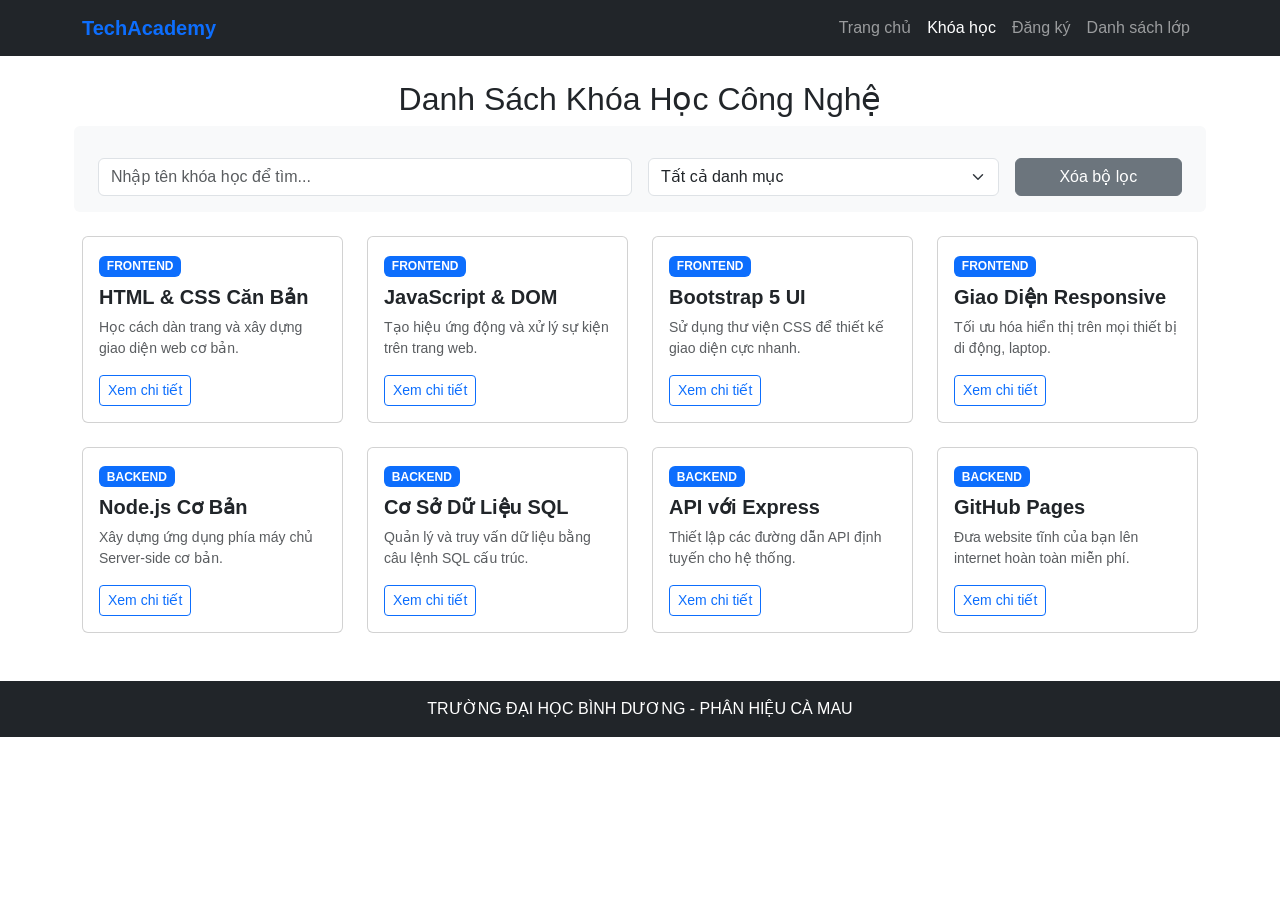
==== courses.html @ 5824688f "degiuaky" ====
<!DOCTYPE html>
<html lang="vi">
<head>
    <meta charset="UTF-8">
    <title>TechAcademy - Khóa Học</title>
    <link href="https://cdn.jsdelivr.net/npm/bootstrap@5.3.0/dist/css/bootstrap.min.css" rel="stylesheet">
    <link rel="stylesheet" href="assets/css/style.css">
</head>
<body>

    <nav class="navbar navbar-expand-lg navbar-dark bg-dark">
        <div class="container">
            <a class="navbar-brand fw-bold text-primary" href="index.html">TechAcademy</a>
            <div class="navbar-nav ms-auto">
                <a class="nav-item nav-link" href="index.html">Trang chủ</a>
                <a class="nav-item nav-link active" href="courses.html">Khóa học</a>
                <a class="nav-item nav-link" href="register.html">Đăng ký</a>
                <a class="nav-item nav-link" href="registrations.html">Danh sách lớp</a>
            </div>
        </div>
    </nav>

    <div class="container my-4">
        <h2 class="text-center mb-4">Danh Sách Khóa Học Công Nghệ</h2>

        <!-- Bộ lọc Tìm kiếm và Lọc Danh mục -->
        <div class="row g-3 mb-4 bg-light p-3 rounded">
            <div class="col-md-6">
                <input type="text" id="searchBox" class="form-control" placeholder="Nhập tên khóa học để tìm...">
            </div>
            <div class="col-md-4">
                <select id="categorySelect" class="form-select">
                    <option value="all">Tất cả danh mục</option>
                    <option value="frontend">Frontend</option>
                    <option value="backend">Backend</option>
                </select>
            </div>
            <div class="col-md-2">
                <button id="btnReset" class="btn btn-secondary w-100">Xóa bộ lọc</button>
            </div>
        </div>

        <!-- Vùng trống để mảng JavaScript tự động tạo 8 card khóa học ở đây -->
        <div class="row g-4" id="courseList"></div>
    </div>

    <!-- Bootstrap Modal tĩnh dùng chung để xem chi tiết -->
    <div class="modal fade" id="detailModal" tabindex="-1">
        <div class="modal-dialog">
            <div class="modal-content">
                <div class="modal-header">
                    <h5 class="modal-title fw-bold" id="modalTitle">Tên khóa học</h5>
                    <button type="button" class="btn-close" data-bs-dismiss="modal"></button>
                </div>
                <div class="modal-body">
                    <p id="modalBody">Nội dung chi tiết...</p>
                </div>
                <div class="modal-footer">
                    <button type="button" class="btn btn-secondary" data-bs-dismiss="modal">Đóng</button>
                    <a href="register.html" class="btn btn-primary">Đăng ký học</a>
                </div>
            </div>
        </div>
    </div>

    <footer class="bg-dark text-white text-center py-3 mt-5">
        <p class="mb-0">TRƯỜNG ĐẠI HỌC BÌNH DƯƠNG - PHÂN HIỆU CÀ MAU</p>
    </footer>

    <script src="https://cdn.jsdelivr.net/npm/bootstrap@5.3.0/dist/js/bootstrap.bundle.min.js"></script>
    <!-- Nhúng file chứa mảng dữ liệu trước, file xử lý main sau -->
    <script src="assets/js/data.js"></script>
    <script src="assets/js/main.js"></script>
</body>
</html>
---- assets/css/style.css ----
/* assets/css/style.css */
body {
    font-family: Arial, sans-serif;
}

/* Hiệu ứng khi di chuột vào thẻ khóa học */
.course-card {
    transition: transform 0.2s;
}
.course-card:hover {
    transform: scale(1.03);
    box-shadow: 0 4px 15px rgba(0,0,0,0.1);
}

/* Màu cho thông báo lỗi dưới ô nhập liệu */
.error-text {
    color: red;
    font-size: 13px;
    display: block;
    margin-top: 5px;
}
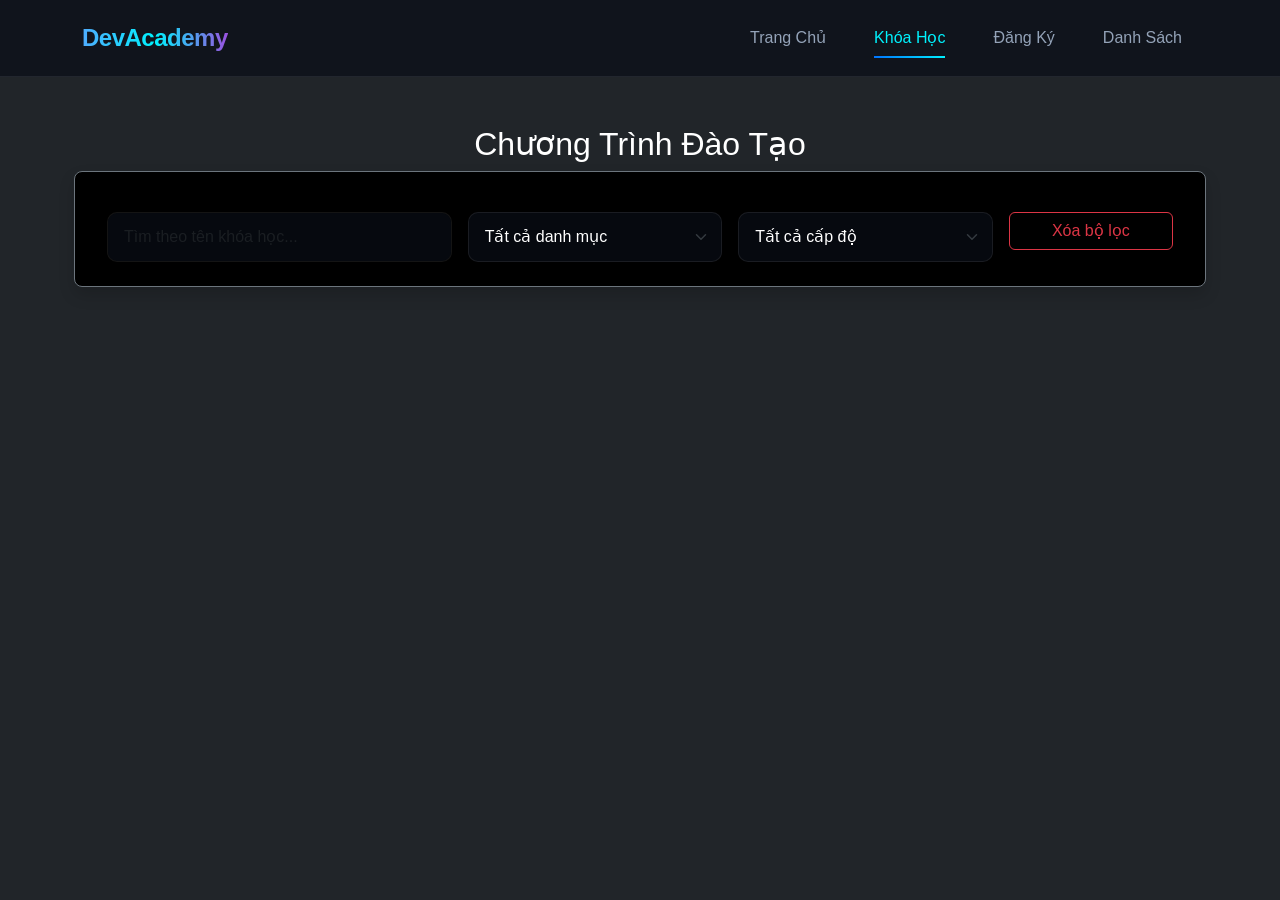
==== commit e815edcf: "updatecode" ====
--- a/courses.html
+++ b/courses.html
@@ -2,74 +2,80 @@
 <html lang="vi">
 <head>
     <meta charset="UTF-8">
-    <title>TechAcademy - Khóa Học</title>
+    <meta name="viewport" content="width=device-width, initial-scale=1.0">
+    <title>Danh Sách Khóa Học - DevAcademy</title>
     <link href="https://cdn.jsdelivr.net/npm/bootstrap@5.3.0/dist/css/bootstrap.min.css" rel="stylesheet">
     <link rel="stylesheet" href="assets/css/style.css">
 </head>
-<body>
-
-    <nav class="navbar navbar-expand-lg navbar-dark bg-dark">
+<body class="bg-dark text-white">
+    <nav class="navbar navbar-expand-lg navbar-dark bg-dark sticky-top border-b">
         <div class="container">
-            <a class="navbar-brand fw-bold text-primary" href="index.html">TechAcademy</a>
-            <div class="navbar-nav ms-auto">
-                <a class="nav-item nav-link" href="index.html">Trang chủ</a>
-                <a class="nav-item nav-link active" href="courses.html">Khóa học</a>
-                <a class="nav-item nav-link" href="register.html">Đăng ký</a>
-                <a class="nav-item nav-link" href="registrations.html">Danh sách lớp</a>
+            <a class="navbar-brand text-gradient" href="index.html">DevAcademy</a>
+            <div class="navbar-nav ms-auto d-flex flex-row gap-3">
+                <a class="nav-link" href="index.html">Trang Chủ</a>
+                <a class="nav-link active" href="courses.html">Khóa Học</a>
+                <a class="nav-link" href="register.html">Đăng Ký</a>
+                <a class="nav-link" href="registrations.html">Danh Sách</a>
             </div>
         </div>
     </nav>
 
-    <div class="container my-4">
-        <h2 class="text-center mb-4">Danh Sách Khóa Học Công Nghệ</h2>
-
-        <!-- Bộ lọc Tìm kiếm và Lọc Danh mục -->
-        <div class="row g-3 mb-4 bg-light p-3 rounded">
-            <div class="col-md-6">
-                <input type="text" id="searchBox" class="form-control" placeholder="Nhập tên khóa học để tìm...">
+    <div class="container my-5">
+        <h2 class="mb-4 text-center">Chương Trình Đào Tạo</h2>
+        <div class="row g-3 bg-black p-4 rounded-3 border border-secondary shadow">
+            <div class="col-md-4">
+                <input type="text" id="searchName" class="form-control bg-dark text-white border-secondary" placeholder="Tìm theo tên khóa học...">
             </div>
-            <div class="col-md-4">
-                <select id="categorySelect" class="form-select">
-                    <option value="all">Tất cả danh mục</option>
-                    <option value="frontend">Frontend</option>
-                    <option value="backend">Backend</option>
+            <div class="col-md-3">
+                <select id="filterCategory" class="form-select bg-dark text-white border-secondary">
+                    <option value="">Tất cả danh mục</option>
+                    <option value="Frontend">Frontend</option>
+                    <option value="Backend">Backend</option>
+                    <option value="Fullstack">Fullstack</option>
+                    <option value="Mobile App">Mobile App</option>
+                </select>
+            </div>
+            <div class="col-md-3">
+                <select id="filterLevel" class="form-select bg-dark text-white border-secondary">
+                    <option value="">Tất cả cấp độ</option>
+                    <option value="Beginner">Beginner</option>
+                    <option value="Intermediate">Intermediate</option>
+                    <option value="Advanced">Advanced</option>
                 </select>
             </div>
             <div class="col-md-2">
-                <button id="btnReset" class="btn btn-secondary w-100">Xóa bộ lọc</button>
+                <button id="btnReset" class="btn btn-outline-danger w-100">Xóa bộ lọc</button>
             </div>
         </div>
 
-        <!-- Vùng trống để mảng JavaScript tự động tạo 8 card khóa học ở đây -->
-        <div class="row g-4" id="courseList"></div>
+        <div class="row row-cols-1 row-cols-md-3 g-4 mt-4" id="courseContainer"></div>
     </div>
 
-    <!-- Bootstrap Modal tĩnh dùng chung để xem chi tiết -->
-    <div class="modal fade" id="detailModal" tabindex="-1">
-        <div class="modal-dialog">
+    <div class="modal fade" id="courseDetailModal" tabindex="-1" aria-hidden="true">
+        <div class="modal-dialog modal-dialog-centered text-dark">
             <div class="modal-content">
                 <div class="modal-header">
                     <h5 class="modal-title fw-bold" id="modalTitle">Tên khóa học</h5>
-                    <button type="button" class="btn-close" data-bs-dismiss="modal"></button>
+                    <button type="button" class="btn-close" data-bs-dismiss="modal" aria-label="Close"></button>
                 </div>
                 <div class="modal-body">
-                    <p id="modalBody">Nội dung chi tiết...</p>
+                    <img id="modalImage" src="" class="img-fluid rounded mb-3 w-100 object-fit-cover" style="height: 200px;" alt="">
+                    <p><strong>Danh mục:</strong> <span id="modalCategory" class="badge bg-primary"></span></p>
+                    <p><strong>Cấp độ:</strong> <span id="modalLevel" class="badge bg-info"></span></p>
+                    <p><strong>Khai giảng:</strong> <span id="modalDate"></span></p>
+                    <p><strong>Chi tiết môn học:</strong></p>
+                    <p id="modalDetailText" class="text-muted"></p>
                 </div>
                 <div class="modal-footer">
                     <button type="button" class="btn btn-secondary" data-bs-dismiss="modal">Đóng</button>
-                    <a href="register.html" class="btn btn-primary">Đăng ký học</a>
+                    <a id="modalRegLink" href="register.html" class="btn btn-success">Đăng Ký Học Ngay</a>
                 </div>
             </div>
         </div>
     </div>
 
-    <footer class="bg-dark text-white text-center py-3 mt-5">
-        <p class="mb-0">TRƯỜNG ĐẠI HỌC BÌNH DƯƠNG - PHÂN HIỆU CÀ MAU</p>
-    </footer>
-
-    <script src="https://cdn.jsdelivr.net/npm/bootstrap@5.3.0/dist/js/bootstrap.bundle.min.js"></script>
-    <!-- Nhúng file chứa mảng dữ liệu trước, file xử lý main sau -->
     <script src="assets/js/data.js"></script>
     <script src="assets/js/main.js"></script>
+    <script src="https://cdn.jsdelivr.net/npm/bootstrap@5.3.0/dist/js/bootstrap.bundle.min.js"></script>
 </body>
 </html>
--- a/assets/css/style.css
+++ b/assets/css/style.css
@@ -1,21 +1,266 @@
-/* assets/css/style.css */
+
+:root {
+    --bg-main: #0B0F19;        
+    --text-primary: #FFFFFF;    
+    --text-secondary: #94A3B8;  
+    --neon-cyan: #00F2FE;       
+    --neon-purple: #9B51E0;     
+    --gradient-primary: linear-gradient(135deg, #0072FF 0%, #00F2FE 100%);
+    --gradient-neon: linear-gradient(90deg, #4FACFE 0%, #00F2FE 50%, #9B51E0 100%);
+    --border-color: rgba(255, 255, 255, 0.08);
+}
+
+* {
+    box-sizing: border-box;
+    transition: all 0.25s ease-in-out;
+}
+
 body {
-    font-family: Arial, sans-serif;
-}
-
-/* Hiệu ứng khi di chuột vào thẻ khóa học */
+    font-family: 'Inter', -apple-system, BlinkMacSystemFont, 'Segoe UI', Roboto, sans-serif;
+    background-color: var(--bg-main);
+    color: var(--text-primary);
+    overflow-x: hidden;
+}
+
+.text-gradient {
+    background: var(--gradient-neon);
+    -webkit-background-clip: text;
+    -webkit-text-fill-color: transparent;
+    font-weight: 800;
+    letter-spacing: -0.5px;
+}
+
+.navbar {
+    background: rgba(11, 15, 25, 0.75) !important;
+    backdrop-filter: blur(12px); 
+    -webkit-backdrop-filter: blur(12px);
+    border-bottom: 1px solid var(--border-color);
+    padding: 15px 0;
+}
+
+.navbar-brand {
+    font-size: 1.5rem;
+}
+
+.navbar-nav .nav-link {
+    color: var(--text-secondary) !important;
+    font-weight: 500;
+    padding: 8px 16px !important;
+    position: relative;
+}
+
+.navbar-nav .nav-link:hover, 
+.navbar-nav .nav-link.active {
+    color: var(--neon-cyan) !important;
+}
+
+
+.navbar-nav .nav-link::after {
+    content: '';
+    position: absolute;
+    width: 0;
+    height: 2px;
+    bottom: 0;
+    left: 16px;
+    background: var(--gradient-primary);
+    transition: width 0.3s ease;
+}
+
+.navbar-nav .nav-link:hover::after,
+.navbar-nav .nav-link.active::after {
+    width: calc(100% - 32px);
+}
+
+
+.hero-section {
+    
+    background: linear-gradient(135deg, rgba(11, 15, 25, 0.9) 30%, rgba(6, 9, 19, 0.95) 100%),
+                url('https://images.unsplash.com/photo-1550751827-4bd374c3f58b?q=80&w=1920&auto=format&fit=crop'); 
+    background-size: cover;
+    background-position: center;
+    background-repeat: no-repeat;
+    min-height: 65vh;
+    display: flex;
+    align-items: center;
+    position: relative;
+    border-bottom: 1px solid var(--border-color);
+}
+
+.btn-cyan {
+    background: var(--gradient-primary);
+    color: #000000 !important;
+    font-weight: 600;
+    border: none;
+    border-radius: 8px;
+    padding: 12px 28px;
+    box-shadow: 0 4px 14px rgba(0, 242, 254, 0.3);
+}
+
+.btn-cyan:hover {
+    transform: translateY(-2px);
+    box-shadow: 0 6px 20px rgba(0, 242, 254, 0.6);
+}
+
+.btn-outline-light {
+    border: 1px solid rgba(255, 255, 255, 0.2);
+    border-radius: 8px;
+    padding: 12px 28px;
+}
+
+.btn-outline-light:hover {
+    background: rgba(255, 255, 255, 0.05);
+    border-color: #ffffff;
+    transform: translateY(-2px);
+}
+
 .course-card {
-    transition: transform 0.2s;
-}
+    background: var(--bg-card) !important;
+    border: 1px solid var(--border-color) !important;
+    border-radius: 16px !important;
+    overflow: hidden;
+    box-shadow: 0 10px 30px rgba(0, 0, 0, 0.2);
+}
+
 .course-card:hover {
-    transform: scale(1.03);
-    box-shadow: 0 4px 15px rgba(0,0,0,0.1);
-}
-
-/* Màu cho thông báo lỗi dưới ô nhập liệu */
-.error-text {
-    color: red;
-    font-size: 13px;
-    display: block;
-    margin-top: 5px;
-}+    transform: translateY(-8px) scale(1.01);
+    border-color: rgba(0, 242, 254, 0.4) !important;
+    box-shadow: 0 15px 35px rgba(0, 242, 254, 0.15);
+}
+
+
+.card-img-container {
+    overflow: hidden;
+    position: relative;
+}
+
+.course-card .card-img-top {
+    transition: transform 0.5s ease;
+}
+
+.course-card:hover .card-img-top {
+    transform: scale(1.08);
+}
+
+.badge {
+    padding: 6px 12px;
+    font-weight: 600;
+    border-radius: 6px;
+}
+
+.bg-primary {
+    background-color: rgba(0, 114, 255, 0.2) !important;
+    color: #38BDF8 !important;
+    border: 1px solid rgba(0, 114, 255, 0.3);
+}
+
+.bg-info {
+    background-color: rgba(155, 81, 224, 0.2) !important;
+    color: #C084FC !important;
+    border: 1px solid rgba(155, 81, 224, 0.3);
+}
+
+.card-title {
+    color: #FFFFFF;
+    font-size: 1.2rem;
+    line-height: 1.4;
+}
+
+.card-text {
+    color: var(--text-secondary) !important;
+}
+
+
+.card.bg-black {
+    background-color: var(--bg-card) !important;
+    border: 1px solid var(--border-color) !important;
+    border-radius: 20px;
+    box-shadow: 0 20px 40px rgba(0, 0, 0, 0.4);
+}
+
+.form-control, .form-select {
+    background-color: rgba(11, 15, 25, 0.6) !important;
+    border: 1px solid var(--border-color) !important;
+    color: #FFFFFF !important;
+    padding: 12px 16px;
+    border-radius: 10px;
+}
+
+.form-control:focus, .form-select:focus {
+    border-color: var(--neon-cyan) !important;
+    box-shadow: 0 0 10px rgba(0, 242, 254, 0.25) !important;
+    outline: none;
+}
+
+.form-label {
+    font-weight: 500;
+    color: #E2E8F0;
+    margin-bottom: 8px;
+}
+
+
+.table-responsive {
+    background-color: var(--bg-card) !important;
+    border: 1px solid var(--border-color) !important;
+    border-radius: 16px;
+}
+
+.table {
+    margin-bottom: 0;
+}
+
+
+.feature-section {
+    background-color: #0B0F19; 
+}
+
+
+.feature-card {
+    background: rgba(21, 29, 48, 0.4);
+    backdrop-filter: blur(8px);
+    -webkit-backdrop-filter: blur(8px);
+    border: 1px solid rgba(255, 255, 255, 0.05);
+    border-radius: 16px;
+    height: 100%;
+    transition: transform 0.3s ease, border-color 0.3s ease, box-shadow 0.3s ease;
+}
+
+
+.feature-card:hover {
+    transform: translateY(-5px);
+    border-color: rgba(0, 242, 254, 0.3);
+    box-shadow: 0 10px 25px rgba(0, 242, 254, 0.1);
+}
+
+
+.feature-icon-wrapper {
+    width: 60px;
+    height: 60px;
+    background: rgba(255, 255, 255, 0.02);
+    border: 1px solid rgba(255, 255, 255, 0.08);
+    border-radius: 50%;
+    display: inline-flex;
+    align-items: center;
+    justify-content: center;
+}
+
+.feature-icon {
+    font-size: 1.5rem;
+}
+
+
+.feature-card h3 {
+    color: #FFFFFF !important;
+    font-weight: 700 !important;
+}
+
+
+.feature-text {
+    color: #94A3B8 !important;
+    font-size: 0.95rem;
+    margin-bottom: 0;
+    opacity: 1 !important; 
+}
+
+
+.text-cyan { filter: drop-shadow(0 0 8px rgba(0, 242, 254, 0.5)); }
+.text-purple { filter: drop-shadow(0 0 8px rgba(155, 81, 224, 0.5)); }
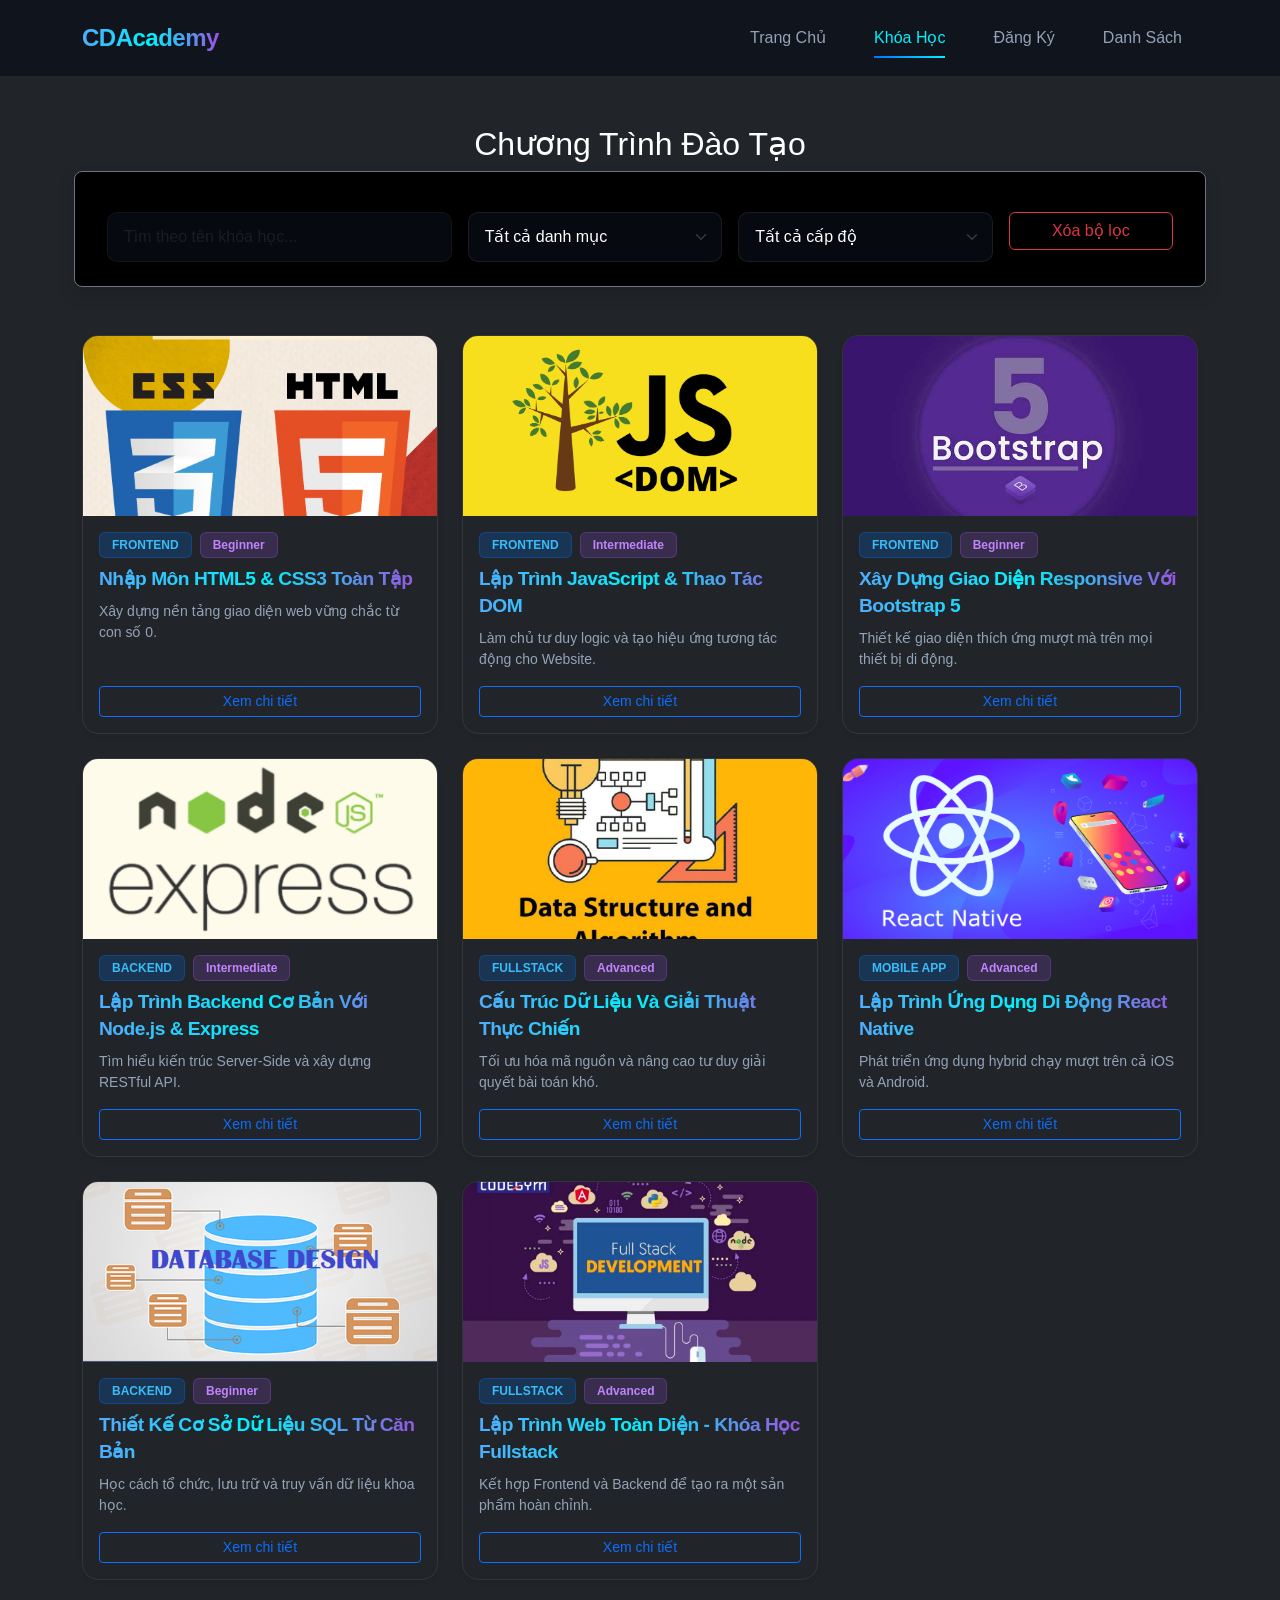
==== commit f6911141: "newupdate" ====
--- a/courses.html
+++ b/courses.html
@@ -3,14 +3,14 @@
 <head>
     <meta charset="UTF-8">
     <meta name="viewport" content="width=device-width, initial-scale=1.0">
-    <title>Danh Sách Khóa Học - DevAcademy</title>
+    <title>Danh Sách Khóa Học - CDAcademy</title>
     <link href="https://cdn.jsdelivr.net/npm/bootstrap@5.3.0/dist/css/bootstrap.min.css" rel="stylesheet">
     <link rel="stylesheet" href="assets/css/style.css">
 </head>
 <body class="bg-dark text-white">
     <nav class="navbar navbar-expand-lg navbar-dark bg-dark sticky-top border-b">
         <div class="container">
-            <a class="navbar-brand text-gradient" href="index.html">DevAcademy</a>
+            <a class="navbar-brand text-gradient" href="index.html">CDAcademy</a>
             <div class="navbar-nav ms-auto d-flex flex-row gap-3">
                 <a class="nav-link" href="index.html">Trang Chủ</a>
                 <a class="nav-link active" href="courses.html">Khóa Học</a>
